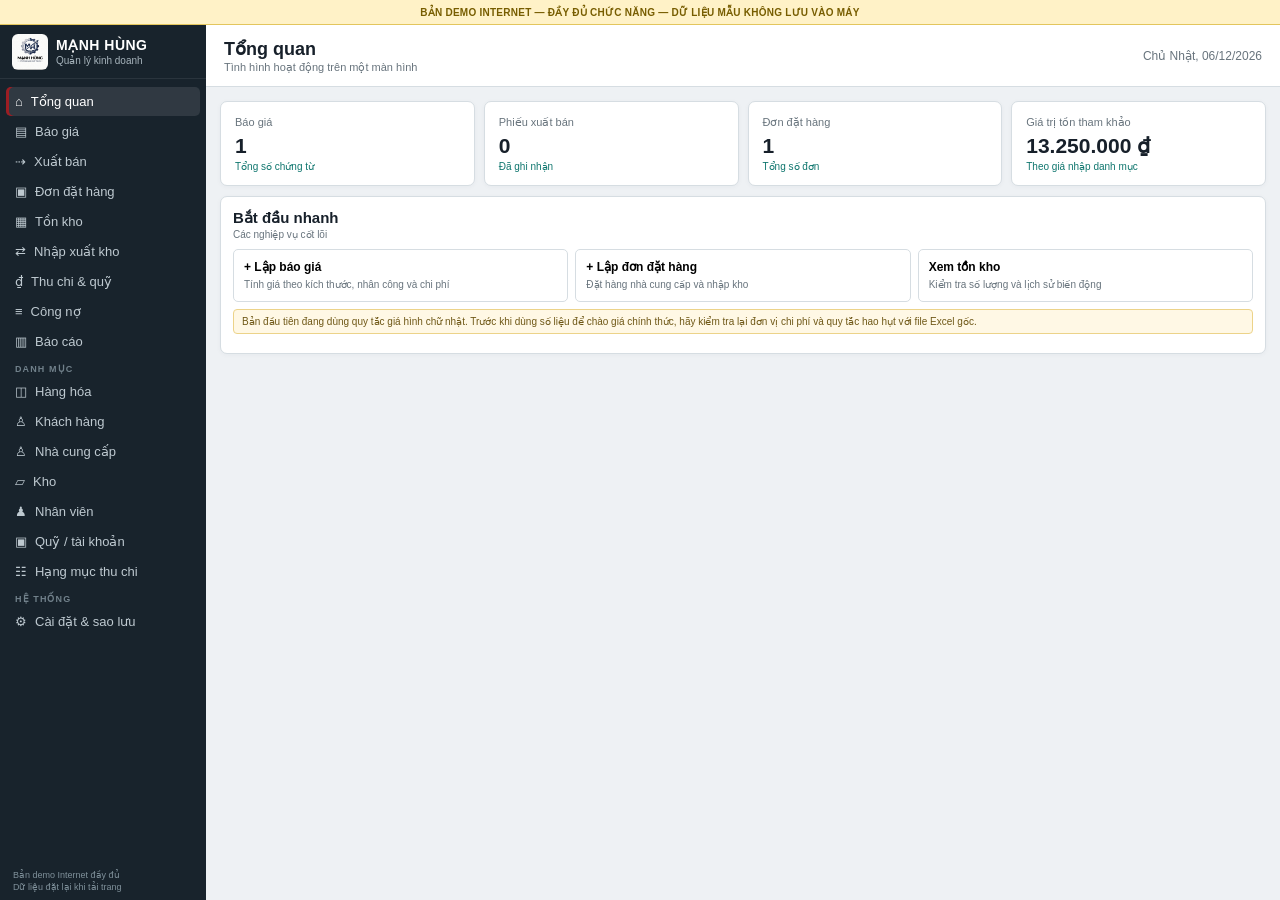
==== index.html @ 5c98970c "Publish full CRM browser demo" ====
<!doctype html>
<html lang="vi">
<head>
  <meta charset="UTF-8">
  <meta http-equiv="Content-Security-Policy" content="default-src 'self'; img-src 'self' data:; style-src 'self'; script-src 'self'; connect-src 'none'">
  <meta name="viewport" content="width=device-width, initial-scale=1.0">
  <title>Demo đầy đủ — Quản lý CRM Mạnh Hùng</title>
  <link rel="stylesheet" href="styles.css">
  <link rel="stylesheet" href="demo-extra.css">
</head>
<body>
  <div class="demo-ribbon">BẢN DEMO INTERNET — ĐẦY ĐỦ CHỨC NĂNG — DỮ LIỆU MẪU KHÔNG LƯU VÀO MÁY</div>
  <div class="app-shell demo-shell">
    <aside class="sidebar">
      <div class="brand"><img src="logo.jpg" alt="Logo"><div><strong>MẠNH HÙNG</strong><span>Quản lý kinh doanh</span></div></div>
      <nav id="nav">
        <button class="nav-item active" data-page="dashboard">⌂ <span>Tổng quan</span></button>
        <button class="nav-item" data-page="quotes">▤ <span>Báo giá</span></button>
        <button class="nav-item" data-page="sales">⇢ <span>Xuất bán</span></button>
        <button class="nav-item" data-page="purchase-orders">▣ <span>Đơn đặt hàng</span></button>
        <button class="nav-item" data-page="inventory">▦ <span>Tồn kho</span></button>
        <button class="nav-item" data-page="stock-documents">⇄ <span>Nhập xuất kho</span></button>
        <button class="nav-item" data-page="finance">₫ <span>Thu chi & quỹ</span></button>
        <button class="nav-item" data-page="debts">≡ <span>Công nợ</span></button>
        <button class="nav-item" data-page="reports">▥ <span>Báo cáo</span></button>
        <div class="nav-label">DANH MỤC</div>
        <button class="nav-item" data-page="products">◫ <span>Hàng hóa</span></button>
        <button class="nav-item" data-page="customers">♙ <span>Khách hàng</span></button>
        <button class="nav-item" data-page="suppliers">♙ <span>Nhà cung cấp</span></button>
        <button class="nav-item" data-page="warehouses">▱ <span>Kho</span></button>
        <button class="nav-item" data-page="employees">♟ <span>Nhân viên</span></button>
        <button class="nav-item" data-page="cash_accounts">▣ <span>Quỹ / tài khoản</span></button>
        <button class="nav-item" data-page="income_expense_categories">☷ <span>Hạng mục thu chi</span></button>
        <div class="nav-label">HỆ THỐNG</div>
        <button class="nav-item" data-page="settings">⚙ <span>Cài đặt & sao lưu</span></button>
      </nav>
      <div class="version">Bản demo Internet đầy đủ<br>Dữ liệu đặt lại khi tải trang</div>
    </aside>
    <main class="main">
      <header class="topbar"><div><h1 id="page-title">Tổng quan</h1><p id="page-subtitle">Tình hình hoạt động trên một màn hình</p></div><div class="today" id="today"></div></header>
      <section id="content" class="content"></section>
    </main>
  </div>
  <div id="modal" class="modal hidden"><div class="modal-backdrop" data-close-modal></div><div class="modal-card"><button class="modal-close" data-close-modal>×</button><div id="modal-body"></div></div></div>
  <div id="toast" class="toast"></div>
  <script src="demo-api.js"></script>
  <script src="number-format.js"></script>
  <script src="renderer.js"></script>
</body>
</html>
---- styles.css ----
:root {
  --brand: #9c1d23;
  --brand-dark: #761319;
  --teal: #0f766e;
  --nav: #18232c;
  --bg: #eef1f4;
  --card: #fff;
  --line: #d6dde2;
  --line-dark: #bac5cc;
  --muted: #68747d;
  --text: #17202a;
  --danger: #b42318;
  --focus: #217346;
  --shadow: 0 5px 18px rgba(27, 39, 51, .08);
}

* { box-sizing: border-box; }
body { margin: 0; font: 13px "Segoe UI", Arial, sans-serif; color: var(--text); background: var(--bg); }
button, input, select, textarea { font: inherit; }
.app-shell { min-height: 100vh; display: flex; }

.sidebar { width: 206px; background: var(--nav); color: #fff; display: flex; flex-direction: column; position: fixed; inset: 0 auto 0 0; }
.brand { height: 54px; padding: 7px 12px; display: flex; align-items: center; gap: 8px; border-bottom: 1px solid rgba(255,255,255,.08); }
.brand img { width: 36px; height: 36px; border-radius: 6px; object-fit: cover; background: #fff; }
.brand strong { display: block; font-size: 14px; letter-spacing: .5px; }
.brand span { display: block; font-size: 10px; color: #a7b4bc; margin-top: 2px; }
nav { padding: 7px 6px; overflow: auto; scrollbar-width: thin; }
.nav-item { width: 100%; min-height: 29px; border: 0; background: none; color: #bec9d0; padding: 5px 9px; border-radius: 5px; text-align: left; cursor: pointer; display: flex; gap: 8px; align-items: center; margin: 1px 0; }
.nav-item:hover, .nav-item.active { background: rgba(255,255,255,.10); color: #fff; }
.nav-item.active { box-shadow: inset 3px 0 var(--brand); }
.nav-label { color: #71818b; font-size: 9px; font-weight: 700; letter-spacing: 1.1px; margin: 8px 9px 3px; }
.version { margin-top: auto; padding: 7px 13px; color: #7f909a; font-size: 9px; line-height: 1.35; }

.main { margin-left: 206px; min-width: 0; flex: 1; }
.topbar { height: 62px; background: #fff; border-bottom: 1px solid var(--line); display: flex; align-items: center; justify-content: space-between; padding: 0 18px; position: sticky; top: 0; z-index: 10; }
.topbar h1 { font-size: 18px; margin: 0 0 1px; }
.topbar p { margin: 0; color: var(--muted); font-size: 11px; }
.today { color: var(--muted); font-size: 12px; }
.content { padding: 14px; max-width: 1800px; margin: auto; }

.cards { display: grid; grid-template-columns: repeat(4, minmax(150px, 1fr)); gap: 9px; }
.stat-card, .panel { background: var(--card); border: 1px solid var(--line); border-radius: 7px; box-shadow: 0 1px 5px rgba(30,50,70,.04); }
.stat-card { padding: 12px 14px; }
.stat-card span { color: var(--muted); font-size: 11px; }
.stat-card strong { display: block; font-size: 21px; margin-top: 5px; }
.stat-card em { font-style: normal; color: var(--teal); font-size: 10px; }
.panel { margin-top: 10px; padding: 12px; }
.panel:first-child { margin-top: 0; }
.panel-head { display: flex; align-items: center; justify-content: space-between; gap: 10px; margin-bottom: 9px; }
.panel-head h2 { font-size: 15px; margin: 0; }
.panel-head p { color: var(--muted); margin: 2px 0 0; font-size: 10px; }
.actions { display: flex; gap: 4px; align-items: center; flex-wrap: nowrap; }

.btn { min-height: 29px; border: 1px solid var(--line-dark); background: #fff; padding: 5px 10px; border-radius: 4px; cursor: pointer; font-weight: 600; color: #34424b; white-space: nowrap; }
.btn:hover { background: #f2f5f6; border-color: #9eabb3; }
.btn.primary { background: var(--brand); border-color: var(--brand); color: #fff; }
.btn.primary:hover { background: var(--brand-dark); }
.btn.teal { background: var(--teal); border-color: var(--teal); color: #fff; }
.btn.danger { color: var(--danger); border-color: #e9bbb7; }
.btn.small { min-height: 24px; padding: 3px 7px; font-size: 11px; }
.btn:disabled { opacity: .45; cursor: not-allowed; }

.table-wrap { overflow: auto; border: 1px solid var(--line); border-radius: 4px; max-height: calc(100vh - 145px); }
table { width: 100%; border-collapse: collapse; white-space: nowrap; }
th, td { height: 30px; padding: 4px 7px; border-right: 1px solid #e6eaed; border-bottom: 1px solid var(--line); text-align: left; }
th:last-child, td:last-child { border-right: 0; }
th { position: sticky; top: 0; z-index: 1; background: #e9edf0; color: #45535c; font-size: 10px; font-weight: 700; text-transform: uppercase; letter-spacing: .15px; }
tbody tr:nth-child(even) { background: #fafbfc; }
tbody tr:hover { background: #edf5f0; }
tr:last-child td { border-bottom: 0; }
.num { text-align: right; font-variant-numeric: tabular-nums; }
.empty { text-align: center !important; color: var(--muted); padding: 25px !important; }
.badge { display: inline-block; padding: 2px 6px; border-radius: 10px; font-size: 10px; font-weight: 700; background: #eef1f3; color: #58646c; }
.badge.DRAFT { background: #fff4cf; color: #816000; }
.badge.SENT { background: #e6f1ff; color: #1f5f99; }
.badge.WON, .badge.RECEIVED { background: #def7ec; color: #08745b; }
.badge.CONVERTED, .badge.POSTED { background: #e8e5ff; color: #5542a6; }
.badge.CANCELLED { background: #fee4e2; color: #a12620; }

.modal { position: fixed; inset: 0; z-index: 30; display: flex; justify-content: center; align-items: flex-start; padding: 14px; overflow: auto; }
.modal.hidden { display: none; }
.modal-backdrop { position: fixed; inset: 0; background: rgba(8,17,23,.58); }
.modal-card { position: relative; background: #fff; border-radius: 7px; width: min(1320px, 98vw); box-shadow: var(--shadow); padding: 15px; z-index: 1; }
.modal-close { position: absolute; right: 10px; top: 5px; border: 0; background: none; font-size: 24px; color: #68747d; cursor: pointer; }
.modal h2 { margin: 0 35px 11px 0; font-size: 17px; }
.form-grid { display: grid; grid-template-columns: repeat(4, 1fr); gap: 7px; }
.field { display: flex; flex-direction: column; gap: 3px; min-width: 0; }
.field.span-2 { grid-column: span 2; }
.field.span-4 { grid-column: span 4; }
.field label { font-size: 10px; color: #4f5b63; font-weight: 650; white-space: nowrap; overflow: hidden; text-overflow: ellipsis; }
.field input, .field select, .field textarea { height: 29px; border: 1px solid #bcc6cc; border-radius: 3px; padding: 3px 7px; min-width: 0; background: #fff; font-variant-numeric: tabular-nums; }
.field textarea { height: auto; min-height: 54px; }
.field input:focus, .field select:focus, .field textarea:focus { outline: 1px solid var(--focus); border-color: var(--focus); box-shadow: inset 0 0 0 1px var(--focus); }
.money-input { text-align: right; }
.form-actions { position: sticky; bottom: -15px; display: flex; justify-content: flex-end; gap: 6px; margin: 11px -15px -15px; padding: 9px 15px; border-top: 1px solid var(--line); background: #f7f9fa; border-radius: 0 0 7px 7px; }
.section-title { font-weight: 700; font-size: 12px; margin: 12px 0 6px; padding-bottom: 4px; border-bottom: 1px solid var(--line); }
.line-card { position: relative; border: 1px solid var(--line-dark); border-radius: 4px; padding: 8px; margin: 6px 0; background: #fbfcfc; }
.line-grid { display: grid; grid-template-columns: repeat(6, minmax(105px, 1fr)); gap: 6px; }
.line-total { display: flex; justify-content: flex-end; gap: 16px; margin-top: 6px; padding-top: 5px; border-top: 1px dashed var(--line); font-size: 11px; font-variant-numeric: tabular-nums; }
.line-total strong { color: var(--brand); }
.remove-line { float: right; position: relative; z-index: 1; }
.hint { background: #fff8e5; border: 1px solid #ecd389; color: #6f5817; padding: 6px 8px; border-radius: 4px; font-size: 10px; margin: 7px 0; }
.split { display: grid; grid-template-columns: 1fr 1fr; gap: 10px; }
.quick-links { display: grid; grid-template-columns: repeat(3,1fr); gap: 7px; margin-top: 9px; }
.quick-link { background: #fff; border: 1px solid var(--line); border-radius: 5px; padding: 10px; cursor: pointer; text-align: left; }
.quick-link:hover { border-color: #99a8b0; box-shadow: var(--shadow); }
.quick-link strong { display: block; margin-bottom: 2px; font-size: 12px; }
.quick-link span { color: var(--muted); font-size: 10px; }
.positive { color: #08745b; }
.negative { color: #b42318; }
.toast { position: fixed; right: 17px; bottom: 17px; background: #17222b; color: #fff; padding: 9px 12px; border-radius: 5px; box-shadow: var(--shadow); transform: translateY(80px); opacity: 0; transition: .2s; z-index: 50; max-width: 380px; }
.toast.show { transform: none; opacity: 1; }
.toast.error { background: #a12620; }

@media (max-width: 1200px) {
  .cards { grid-template-columns: repeat(2, 1fr); }
  .form-grid { grid-template-columns: repeat(2, 1fr); }
  .field.span-4 { grid-column: span 2; }
  .line-grid { grid-template-columns: repeat(4, 1fr); }
}
---- demo-extra.css ----
.demo-ribbon{position:fixed;left:0;right:0;top:0;height:25px;background:#fff2c7;color:#775d00;border-bottom:1px solid #e3c65d;z-index:100;text-align:center;font-size:10px;font-weight:800;line-height:25px;letter-spacing:.25px}.demo-shell{padding-top:25px}.demo-shell .sidebar{top:25px}.demo-shell .main{min-height:calc(100vh - 25px)}
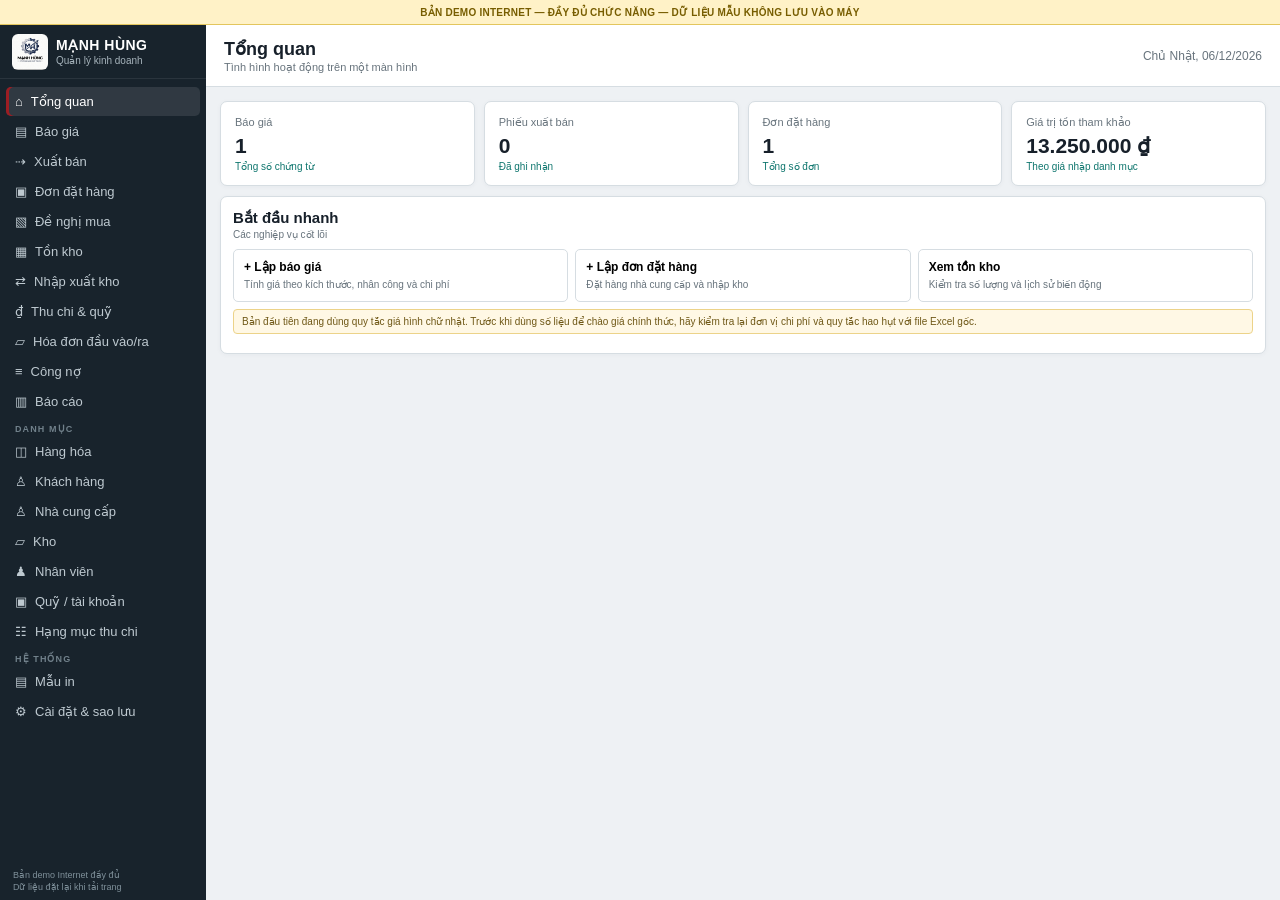
==== commit f4df44fd: "Add customer forms and customizable print templates" ====
--- a/index.html
+++ b/index.html
@@ -18,9 +18,11 @@
         <button class="nav-item" data-page="quotes">▤ <span>Báo giá</span></button>
         <button class="nav-item" data-page="sales">⇢ <span>Xuất bán</span></button>
         <button class="nav-item" data-page="purchase-orders">▣ <span>Đơn đặt hàng</span></button>
+        <button class="nav-item" data-page="purchase-requests">▧ <span>Đề nghị mua</span></button>
         <button class="nav-item" data-page="inventory">▦ <span>Tồn kho</span></button>
         <button class="nav-item" data-page="stock-documents">⇄ <span>Nhập xuất kho</span></button>
         <button class="nav-item" data-page="finance">₫ <span>Thu chi & quỹ</span></button>
+        <button class="nav-item" data-page="invoice-files">▱ <span>Hóa đơn đầu vào/ra</span></button>
         <button class="nav-item" data-page="debts">≡ <span>Công nợ</span></button>
         <button class="nav-item" data-page="reports">▥ <span>Báo cáo</span></button>
         <div class="nav-label">DANH MỤC</div>
@@ -32,6 +34,7 @@
         <button class="nav-item" data-page="cash_accounts">▣ <span>Quỹ / tài khoản</span></button>
         <button class="nav-item" data-page="income_expense_categories">☷ <span>Hạng mục thu chi</span></button>
         <div class="nav-label">HỆ THỐNG</div>
+        <button class="nav-item" data-page="print-templates">▤ <span>Mẫu in</span></button>
         <button class="nav-item" data-page="settings">⚙ <span>Cài đặt & sao lưu</span></button>
       </nav>
       <div class="version">Bản demo Internet đầy đủ<br>Dữ liệu đặt lại khi tải trang</div>
--- a/styles.css
+++ b/styles.css
@@ -92,6 +92,8 @@
 .field textarea { height: auto; min-height: 54px; }
 .field input:focus, .field select:focus, .field textarea:focus { outline: 1px solid var(--focus); border-color: var(--focus); box-shadow: inset 0 0 0 1px var(--focus); }
 .money-input { text-align: right; }
+.file-picker { min-height: 30px; display: flex; align-items: center; gap: 9px; }
+.file-picker strong { overflow: hidden; text-overflow: ellipsis; white-space: nowrap; }
 .form-actions { position: sticky; bottom: -15px; display: flex; justify-content: flex-end; gap: 6px; margin: 11px -15px -15px; padding: 9px 15px; border-top: 1px solid var(--line); background: #f7f9fa; border-radius: 0 0 7px 7px; }
 .section-title { font-weight: 700; font-size: 12px; margin: 12px 0 6px; padding-bottom: 4px; border-bottom: 1px solid var(--line); }
 .line-card { position: relative; border: 1px solid var(--line-dark); border-radius: 4px; padding: 8px; margin: 6px 0; background: #fbfcfc; }
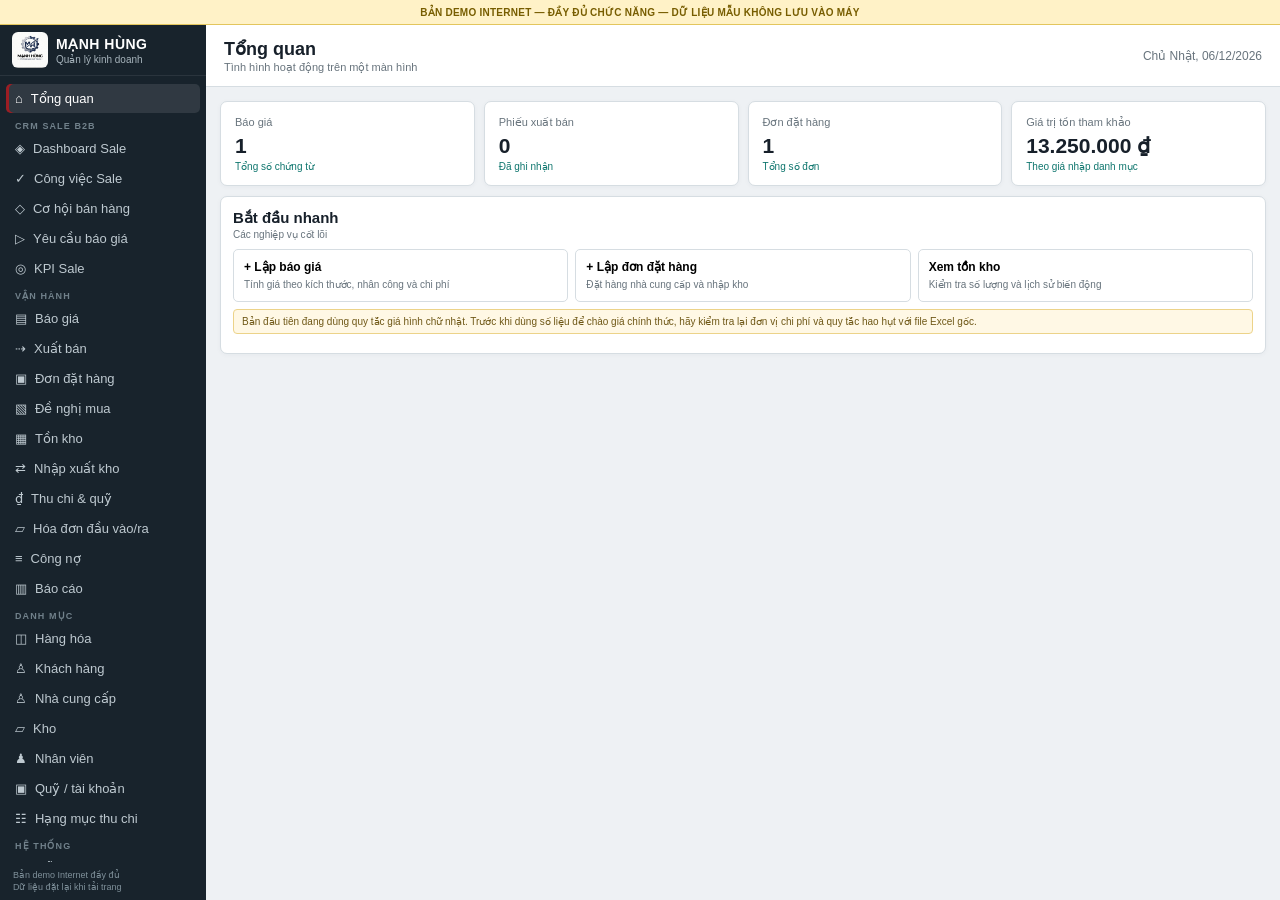
==== commit 7d6d2550: "Add CRM B2B and table filtering" ====
--- a/index.html
+++ b/index.html
@@ -15,6 +15,13 @@
       <div class="brand"><img src="logo.jpg" alt="Logo"><div><strong>MẠNH HÙNG</strong><span>Quản lý kinh doanh</span></div></div>
       <nav id="nav">
         <button class="nav-item active" data-page="dashboard">⌂ <span>Tổng quan</span></button>
+        <div class="nav-label">CRM SALE B2B</div>
+        <button class="nav-item" data-page="sales-dashboard">◈ <span>Dashboard Sale</span></button>
+        <button class="nav-item" data-page="sales-tasks">✓ <span>Công việc Sale</span></button>
+        <button class="nav-item" data-page="opportunities">◇ <span>Cơ hội bán hàng</span></button>
+        <button class="nav-item" data-page="quote-requests">▷ <span>Yêu cầu báo giá</span></button>
+        <button class="nav-item" data-page="sales-kpis">◎ <span>KPI Sale</span></button>
+        <div class="nav-label">VẬN HÀNH</div>
         <button class="nav-item" data-page="quotes">▤ <span>Báo giá</span></button>
         <button class="nav-item" data-page="sales">⇢ <span>Xuất bán</span></button>
         <button class="nav-item" data-page="purchase-orders">▣ <span>Đơn đặt hàng</span></button>
@@ -47,6 +54,7 @@
   <div id="modal" class="modal hidden"><div class="modal-backdrop" data-close-modal></div><div class="modal-card"><button class="modal-close" data-close-modal>×</button><div id="modal-body"></div></div></div>
   <div id="toast" class="toast"></div>
   <script src="demo-api.js"></script>
+  <script src="template-editor.js"></script>
   <script src="number-format.js"></script>
   <script src="renderer.js"></script>
 </body>
--- a/styles.css
+++ b/styles.css
@@ -15,6 +15,7 @@
 }
 
 * { box-sizing: border-box; }
+.hidden { display: none !important; }
 body { margin: 0; font: 13px "Segoe UI", Arial, sans-serif; color: var(--text); background: var(--bg); }
 button, input, select, textarea { font: inherit; }
 .app-shell { min-height: 100vh; display: flex; }
@@ -61,6 +62,9 @@
 .btn:disabled { opacity: .45; cursor: not-allowed; }
 
 .table-wrap { overflow: auto; border: 1px solid var(--line); border-radius: 4px; max-height: calc(100vh - 145px); }
+.table-tools { min-height: 34px; display: flex; align-items: center; justify-content: space-between; gap: 10px; margin: 4px 0 6px; }
+.table-tools input { width: min(340px, 48%); height: 29px; border: 1px solid var(--line-dark); border-radius: 4px; padding: 4px 8px; }
+.table-summary { color: var(--muted); font-size: 10px; font-variant-numeric: tabular-nums; text-align: right; }
 table { width: 100%; border-collapse: collapse; white-space: nowrap; }
 th, td { height: 30px; padding: 4px 7px; border-right: 1px solid #e6eaed; border-bottom: 1px solid var(--line); text-align: left; }
 th:last-child, td:last-child { border-right: 0; }
@@ -94,10 +98,88 @@
 .money-input { text-align: right; }
 .file-picker { min-height: 30px; display: flex; align-items: center; gap: 9px; }
 .file-picker strong { overflow: hidden; text-overflow: ellipsis; white-space: nowrap; }
+.template-modal-card { width: min(1540px, 99vw); }
+.template-heading { margin-bottom: 9px; }
+.template-editor-shell { display: grid; grid-template-columns: minmax(520px, 1.15fr) minmax(420px, .85fr); gap: 10px; align-items: start; }
+.template-compose, .template-preview-panel, .variable-library { border: 1px solid var(--line); border-radius: 5px; background: #f8fafb; overflow: hidden; }
+.template-section-head { min-height: 42px; padding: 7px 9px; background: #eef2f4; border-bottom: 1px solid var(--line); display: flex; justify-content: space-between; align-items: center; gap: 8px; }
+.template-section-head strong, .template-section-head small { display: block; }
+.template-section-head small { color: var(--muted); font-size: 10px; margin-top: 2px; }
+.template-toolbar { padding: 5px 7px; display: flex; gap: 4px; flex-wrap: wrap; border-bottom: 1px solid var(--line); background: #fff; }
+.template-toolbar button { min-height: 27px; border: 1px solid var(--line-dark); border-radius: 3px; background: #fff; color: #34424b; padding: 3px 8px; cursor: pointer; font-size: 11px; }
+.template-toolbar button:hover { background: #eef5f1; border-color: var(--focus); }
+.template-blocks { max-height: 72vh; overflow: auto; padding: 7px; }
+.template-block-card { border: 1px solid var(--line); border-radius: 5px; padding: 8px; margin-bottom: 7px; background: #fff; display: grid; gap: 6px; }
+.template-block-card:last-child { margin-bottom: 0; }
+.template-block-card textarea { min-height: 58px; resize: vertical; }
+.toggle-line { display: flex; align-items: center; gap: 6px; font-size: 11px; font-weight: 650; color: #34424b; }
+.toggle-line input { accent-color: var(--focus); }
+.banner-editor-preview { height: 82px; display: flex; justify-content: center; align-items: center; overflow: hidden; background: #eef1f3; border: 1px dashed var(--line-dark); }
+.banner-editor-preview img { display: block; width: 100%; height: 100%; object-fit: contain; }
+.hint.compact { margin: 0; }
+.template-designer { min-height: 390px; max-height: 58vh; overflow: auto; padding: 18px; background: #fff; outline: 0; line-height: 1.55; }
+.template-designer:focus { box-shadow: inset 0 0 0 2px var(--focus); }
+.template-designer h1, .template-preview-paper h1 { color: var(--brand); text-align: center; font-size: 22px; margin: 10px 0; }
+.template-designer h2, .template-preview-paper h2 { font-size: 14px; margin: 12px 0 6px; }
+.template-source { border-top: 1px solid var(--line); background: #fff; }
+.template-source summary { cursor: pointer; padding: 8px 10px; font-weight: 650; color: #45535c; }
+.template-source textarea { display: block; width: calc(100% - 14px); min-height: 220px; margin: 0 7px 7px; padding: 8px; resize: vertical; border: 1px solid var(--line-dark); border-radius: 3px; font: 11px Consolas, monospace; }
+.template-side { display: grid; gap: 10px; }
+.template-preview { height: 390px; overflow: auto; padding: 9px; background: #cfd6da; }
+.template-preview-paper { position: relative; width: min(100%, 360px); min-height: 510px; margin: auto; padding: 18px 16px; background: #fff; box-shadow: 0 2px 8px rgba(20,35,45,.18); font: 9px Arial, sans-serif; overflow: hidden; }
+.template-preview-paper table { white-space: normal; font-size: 9px; }
+.template-preview-paper th, .template-preview-paper td { height: auto; padding: 4px; border: 1px solid #66727a; text-align: center; }
+.template-preview-paper th { position: static; background: #e8eef3; }
+.template-preview-paper .party { line-height: 1.55; margin: 8px 0; }
+.template-preview-paper .meta { text-align: center; margin-bottom: 8px; }
+.template-preview-paper .totals { margin: 9px 0 0 auto; width: 58%; line-height: 1.6; }
+.template-preview-paper .grand { font-weight: 700; }
+.template-preview-paper .signatures { display: flex; justify-content: space-between; text-align: center; margin-top: 28px; }
+.template-preview-paper .signatures div { width: 24%; }
+.template-preview-paper .signatures small { display: block; margin-top: 3px; }
+.preview-banner { padding: 12px; margin: -24px -22px 10px; background: linear-gradient(120deg, #7f171c, #b52d35); color: #fff; text-align: center; font-size: 14px; font-weight: 700; }
+.preview-banner-image { display: block; width: calc(100% + 32px); height: auto; margin: -18px -16px 8px; object-fit: contain; }
+.preview-watermark { position: absolute; inset: 48% auto auto 50%; transform: translate(-50%,-50%) rotate(-25deg); color: rgba(156,29,35,.07); font-size: 38px; font-weight: 800; white-space: nowrap; pointer-events: none; }
+.unknown-variable { color: var(--danger); background: #fee4e2; }
+.variable-library .template-section-head input { width: 155px; height: 27px; border: 1px solid var(--line-dark); border-radius: 3px; padding: 3px 7px; }
+.variable-list { max-height: 285px; overflow: auto; padding: 7px; background: #fff; }
+.variable-group { display: grid; grid-template-columns: 1fr 1fr; gap: 5px; margin-bottom: 8px; }
+.variable-group h4 { grid-column: 1 / -1; margin: 2px 0; color: #526069; font-size: 10px; text-transform: uppercase; letter-spacing: .35px; }
+.variable-chip { min-width: 0; padding: 6px; text-align: left; border: 1px solid var(--line); border-radius: 4px; background: #fbfcfc; cursor: pointer; }
+.variable-chip:hover { border-color: var(--focus); background: #edf7f1; }
+.variable-chip code, .variable-chip span, .variable-chip small { display: block; overflow: hidden; text-overflow: ellipsis; }
+.variable-chip code { color: var(--brand); font-size: 10px; font-weight: 700; white-space: nowrap; }
+.variable-chip span { margin-top: 2px; font-size: 10px; font-weight: 650; white-space: nowrap; }
+.variable-chip small { color: var(--muted); font-size: 9px; margin-top: 2px; white-space: nowrap; }
+.invoice-filters { display: flex; gap: 5px; flex-wrap: wrap; margin-bottom: 9px; }
+.invoice-filter { min-height: 30px; border: 1px solid var(--line-dark); border-radius: 15px; padding: 4px 10px; background: #fff; color: #45535c; cursor: pointer; }
+.invoice-filter strong { display: inline-block; min-width: 18px; margin-left: 3px; padding: 1px 5px; border-radius: 9px; background: #e8ecef; }
+.invoice-filter.active { color: #fff; background: var(--teal); border-color: var(--teal); }
+.invoice-filter.active strong { color: var(--teal); background: #fff; }
+.invoice-status-button { min-width: 112px; border: 1px solid var(--line-dark); border-radius: 4px; padding: 4px 7px; background: #fff; cursor: pointer; text-align: left; }
+.invoice-status-button strong, .invoice-status-button small { display: block; }
+.invoice-status-button small { margin-top: 2px; color: var(--muted); font-size: 9px; }
+.invoice-status-button.PENDING { background: #fff8df; border-color: #e7cf77; color: #705b10; }
+.invoice-status-button.ISSUED { background: #def7ec; border-color: #8cd6bc; color: #08745b; }
+.invoice-status-button.RETAIL_NO_INVOICE { background: #eef1f3; color: #526069; }
+.invoice-choices { display: grid; grid-template-columns: repeat(3,1fr); gap: 8px; margin-bottom: 10px; }
+.invoice-choice { position: relative; display: block; border: 1px solid var(--line-dark); border-radius: 5px; padding: 10px 10px 10px 32px; cursor: pointer; background: #fff; }
+.invoice-choice.selected { border-color: var(--focus); box-shadow: inset 0 0 0 1px var(--focus); background: #edf7f1; }
+.invoice-choice input { position: absolute; left: 10px; top: 12px; accent-color: var(--focus); }
+.invoice-choice strong, .invoice-choice small { display: block; }
+.invoice-choice small { color: var(--muted); font-size: 10px; margin-top: 3px; }
+.readonly-value { min-height: 29px; padding: 6px 8px; border: 1px solid var(--line); border-radius: 3px; background: #f2f5f6; }
+.shared-banner-preview { height: 150px; margin-bottom: 9px; display: flex; align-items: center; justify-content: center; overflow: hidden; border: 1px solid var(--line); border-radius: 4px; background: #eef1f3; }
+.shared-banner-preview img { display: block; width: 100%; height: 100%; object-fit: contain; }
 .form-actions { position: sticky; bottom: -15px; display: flex; justify-content: flex-end; gap: 6px; margin: 11px -15px -15px; padding: 9px 15px; border-top: 1px solid var(--line); background: #f7f9fa; border-radius: 0 0 7px 7px; }
 .section-title { font-weight: 700; font-size: 12px; margin: 12px 0 6px; padding-bottom: 4px; border-bottom: 1px solid var(--line); }
 .line-card { position: relative; border: 1px solid var(--line-dark); border-radius: 4px; padding: 8px; margin: 6px 0; background: #fbfcfc; }
 .line-grid { display: grid; grid-template-columns: repeat(6, minmax(105px, 1fr)); gap: 6px; }
+.quote-row { clear: both; padding-top: 5px; }
+.quote-row + .quote-row { margin-top: 5px; border-top: 1px dotted var(--line); }
+.quote-row-7 { grid-template-columns: repeat(7, minmax(105px, 1fr)); }
+.quote-row-9 { grid-template-columns: repeat(9, minmax(92px, 1fr)); }
+.quote-row-10 { grid-template-columns: repeat(10, minmax(86px, 1fr)); }
 .line-total { display: flex; justify-content: flex-end; gap: 16px; margin-top: 6px; padding-top: 5px; border-top: 1px dashed var(--line); font-size: 11px; font-variant-numeric: tabular-nums; }
 .line-total strong { color: var(--brand); }
 .remove-line { float: right; position: relative; z-index: 1; }
@@ -119,4 +201,8 @@
   .form-grid { grid-template-columns: repeat(2, 1fr); }
   .field.span-4 { grid-column: span 2; }
   .line-grid { grid-template-columns: repeat(4, 1fr); }
+  .quote-row-7, .quote-row-9, .quote-row-10 { grid-template-columns: repeat(4, 1fr); }
+  .template-editor-shell { grid-template-columns: 1fr; }
+  .template-preview, .template-designer { height: 340px; min-height: 340px; }
+  .invoice-choices { grid-template-columns: 1fr; }
 }
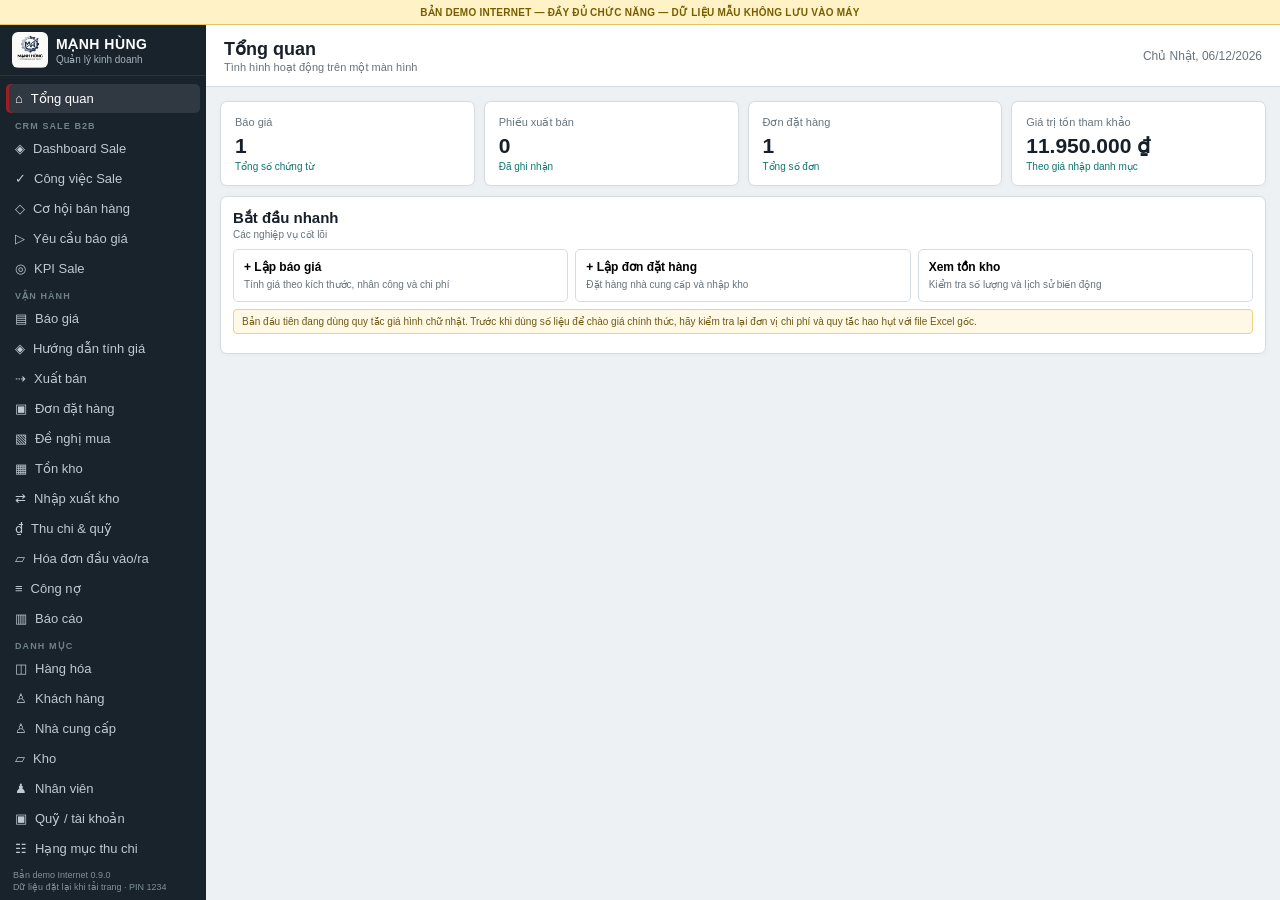
==== commit 805ad580: "Add customer workflow controls and Excel costing guide" ====
--- a/index.html
+++ b/index.html
@@ -23,6 +23,7 @@
         <button class="nav-item" data-page="sales-kpis">◎ <span>KPI Sale</span></button>
         <div class="nav-label">VẬN HÀNH</div>
         <button class="nav-item" data-page="quotes">▤ <span>Báo giá</span></button>
+        <button class="nav-item" data-page="costing-guide">◈ <span>Hướng dẫn tính giá</span></button>
         <button class="nav-item" data-page="sales">⇢ <span>Xuất bán</span></button>
         <button class="nav-item" data-page="purchase-orders">▣ <span>Đơn đặt hàng</span></button>
         <button class="nav-item" data-page="purchase-requests">▧ <span>Đề nghị mua</span></button>
@@ -44,7 +45,7 @@
         <button class="nav-item" data-page="print-templates">▤ <span>Mẫu in</span></button>
         <button class="nav-item" data-page="settings">⚙ <span>Cài đặt & sao lưu</span></button>
       </nav>
-      <div class="version">Bản demo Internet đầy đủ<br>Dữ liệu đặt lại khi tải trang</div>
+      <div class="version">Bản demo Internet 0.9.0<br>Dữ liệu đặt lại khi tải trang · PIN 1234</div>
     </aside>
     <main class="main">
       <header class="topbar"><div><h1 id="page-title">Tổng quan</h1><p id="page-subtitle">Tình hình hoạt động trên một màn hình</p></div><div class="today" id="today"></div></header>
--- a/styles.css
+++ b/styles.css
@@ -80,6 +80,11 @@
 .badge.WON, .badge.RECEIVED { background: #def7ec; color: #08745b; }
 .badge.CONVERTED, .badge.POSTED { background: #e8e5ff; color: #5542a6; }
 .badge.CANCELLED { background: #fee4e2; color: #a12620; }
+.badge.SUBMITTED { background: #e6f1ff; color: #1f5f99; }
+.badge.APPROVED { background: #def7ec; color: #08745b; }
+.badge.REJECTED { background: #fee4e2; color: #a12620; }
+.cell-detail { display: block; margin-top: 2px; color: var(--muted); font-size: 9px; }
+.compact-filter { width: min(310px, 42vw); }
 
 .modal { position: fixed; inset: 0; z-index: 30; display: flex; justify-content: center; align-items: flex-start; padding: 14px; overflow: auto; }
 .modal.hidden { display: none; }
@@ -95,6 +100,18 @@
 .field input, .field select, .field textarea { height: 29px; border: 1px solid #bcc6cc; border-radius: 3px; padding: 3px 7px; min-width: 0; background: #fff; font-variant-numeric: tabular-nums; }
 .field textarea { height: auto; min-height: 54px; }
 .field input:focus, .field select:focus, .field textarea:focus { outline: 1px solid var(--focus); border-color: var(--focus); box-shadow: inset 0 0 0 1px var(--focus); }
+.search-select { position: relative; display: grid; grid-template-columns: minmax(0,1fr) 27px; }
+.search-select-input { min-width: 0; padding-right: 4px; border-radius: 3px 0 0 3px !important; overflow: hidden; text-overflow: ellipsis; white-space: nowrap; }
+.search-select-toggle { height: 29px; border: 1px solid var(--line-dark); border-left: 0; border-radius: 0 3px 3px 0; background: #f5f7f8; color: var(--muted); cursor: pointer; }
+.search-select-detail { grid-column: 1 / -1; display: block; margin-top: 2px; color: var(--muted); font-size: 9px; line-height: 1.35; white-space: normal; overflow-wrap: anywhere; }
+.search-select-detail[hidden] { display: none; }
+.search-select.open { z-index: 25; }
+.search-select-menu { display: none; position: absolute; z-index: 30; top: calc(100% + 2px); left: 0; right: 0; max-height: 220px; overflow: auto; border: 1px solid var(--line-dark); border-radius: 4px; background: #fff; box-shadow: 0 8px 22px rgba(20,33,43,.18); }
+.search-select.open .search-select-menu { display: block; }
+.search-select-menu button { display: block; width: 100%; min-height: 30px; padding: 6px 8px; border: 0; border-bottom: 1px solid var(--line); background: #fff; color: var(--text); text-align: left; white-space: normal; cursor: pointer; }
+.search-select-menu button:last-child { border-bottom: 0; }
+.search-select-menu button:hover, .search-select-menu button:focus { background: #eaf6f1; outline: none; }
+.search-select-menu small { display: block; padding: 9px; color: var(--muted); }
 .money-input { text-align: right; }
 .file-picker { min-height: 30px; display: flex; align-items: center; gap: 9px; }
 .file-picker strong { overflow: hidden; text-overflow: ellipsis; white-space: nowrap; }
@@ -177,11 +194,26 @@
 .line-grid { display: grid; grid-template-columns: repeat(6, minmax(105px, 1fr)); gap: 6px; }
 .quote-row { clear: both; padding-top: 5px; }
 .quote-row + .quote-row { margin-top: 5px; border-top: 1px dotted var(--line); }
-.quote-row-7 { grid-template-columns: repeat(7, minmax(105px, 1fr)); }
+.quote-row-7 { grid-template-columns: repeat(8, minmax(100px, 1fr)); }
 .quote-row-9 { grid-template-columns: repeat(9, minmax(92px, 1fr)); }
 .quote-row-10 { grid-template-columns: repeat(10, minmax(86px, 1fr)); }
-.line-total { display: flex; justify-content: flex-end; gap: 16px; margin-top: 6px; padding-top: 5px; border-top: 1px dashed var(--line); font-size: 11px; font-variant-numeric: tabular-nums; }
+.stock-deductions { grid-column: 1 / -1; display: grid; grid-template-columns: repeat(3, minmax(260px, 1fr)); gap: 6px; padding: 5px; border: 1px solid #b8c9c1; border-radius: 4px; background: #f1f8f5; }
+.stock-deductions-head { grid-column: 1 / -1; display: flex; align-items: center; justify-content: space-between; gap: 8px; }
+.stock-deductions-head > label { font-weight: 700; }
+.stock-deduction-row { display: grid; grid-template-columns: minmax(150px, 1fr) 110px; align-items: end; gap: 5px; margin-top: 2px; min-width: 0; }
+.stock-deduction-row > label { grid-column: 1 / -1; }
+.stock-deduction-row small { color: var(--muted); font-size: 9px; }
+.stock-deduction-row input { min-width: 0; }
+.paint-allocation { min-width: 0; }
+.paint-allocation span { display: block; margin-bottom: 3px; color: var(--muted); font-size: 9px; white-space: nowrap; }
+.paint-allocation input { width: 100%; }
+.quote-cost-details { margin-top: 6px; border: 1px solid var(--line); border-radius: 4px; background: #fff; }
+.quote-cost-details summary { cursor: pointer; padding: 7px 9px; color: var(--brand); font-size: 11px; font-weight: 700; user-select: none; }
+.quote-cost-details[open] summary { border-bottom: 1px solid var(--line); }
+.quote-cost-details .quote-row { padding: 6px; }
+.line-total { display: flex; flex-wrap: wrap; justify-content: flex-end; gap: 6px 16px; margin-top: 6px; padding-top: 5px; border-top: 1px dashed var(--line); font-size: 11px; font-variant-numeric: tabular-nums; }
 .line-total strong { color: var(--brand); }
+.sales-plan-actions { display: flex; align-items: end; justify-content: flex-end; gap: 7px; flex-wrap: wrap; }
 .remove-line { float: right; position: relative; z-index: 1; }
 .hint { background: #fff8e5; border: 1px solid #ecd389; color: #6f5817; padding: 6px 8px; border-radius: 4px; font-size: 10px; margin: 7px 0; }
 .split { display: grid; grid-template-columns: 1fr 1fr; gap: 10px; }
@@ -202,7 +234,12 @@
   .field.span-4 { grid-column: span 2; }
   .line-grid { grid-template-columns: repeat(4, 1fr); }
   .quote-row-7, .quote-row-9, .quote-row-10 { grid-template-columns: repeat(4, 1fr); }
+  .stock-deductions { grid-template-columns: repeat(2, minmax(240px, 1fr)); }
   .template-editor-shell { grid-template-columns: 1fr; }
   .template-preview, .template-designer { height: 340px; min-height: 340px; }
   .invoice-choices { grid-template-columns: 1fr; }
 }
+
+@media (max-width: 700px) {
+  .stock-deductions { grid-template-columns: 1fr; }
+}
